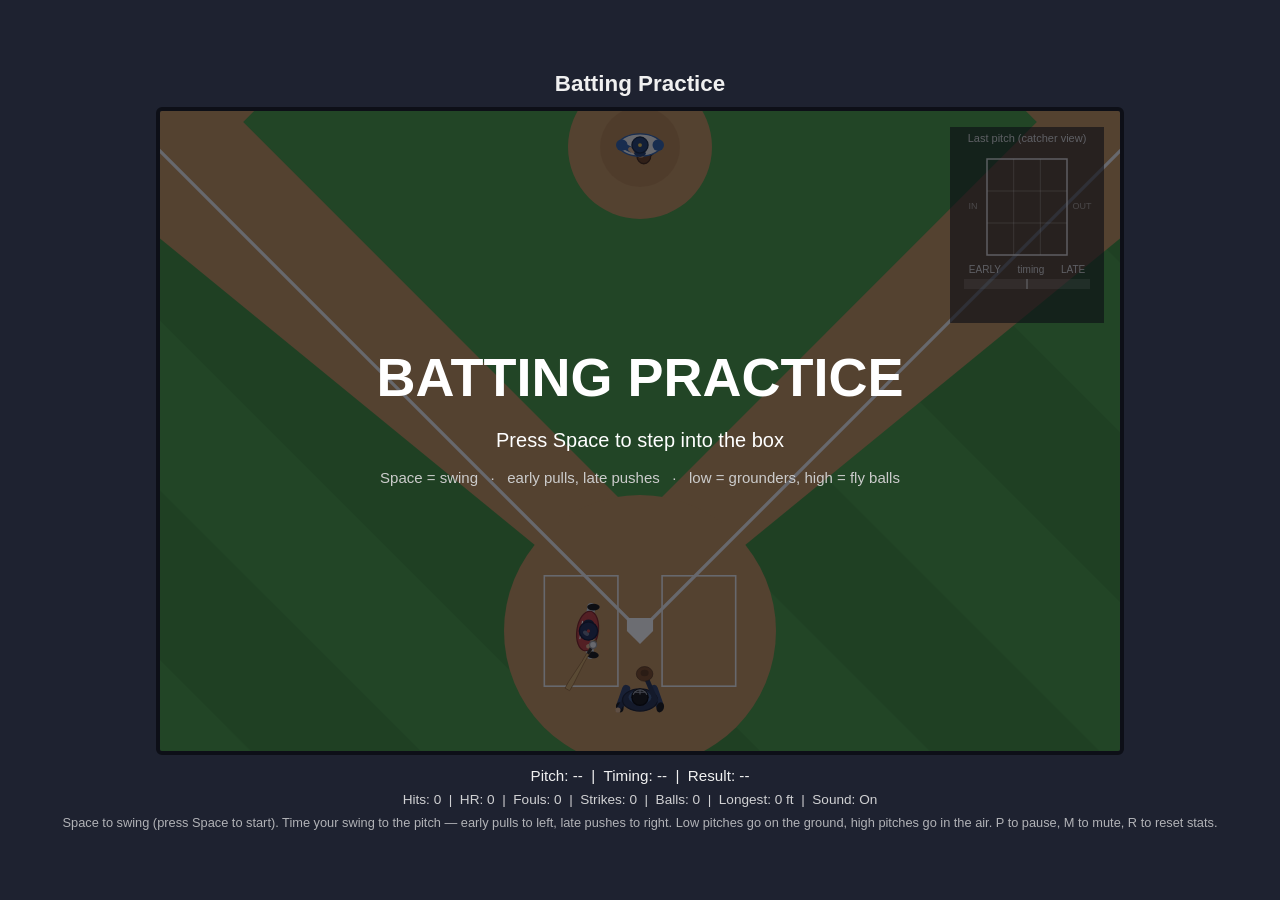
==== batting-practice/index.html @ fe32aad1 "Add Batting Practice, a top-down baseball hitting game" ====
<!DOCTYPE html>
<html lang="en">
<head>
<meta charset="UTF-8">
<title>Batting Practice</title>
<link rel="stylesheet" href="style.css">
</head>
<body>
  <div id="game-wrap">
    <h1>Batting Practice</h1>
    <canvas id="game" width="960" height="640"></canvas>
    <p id="hud">
      Pitch: <span id="pitch">--</span> &nbsp;|&nbsp;
      Timing: <span id="timing">--</span> &nbsp;|&nbsp;
      Result: <span id="result">--</span>
    </p>
    <p id="stats">
      Hits: <span id="hits">0</span> &nbsp;|&nbsp;
      HR: <span id="hrs">0</span> &nbsp;|&nbsp;
      Fouls: <span id="fouls">0</span> &nbsp;|&nbsp;
      Strikes: <span id="strikes">0</span> &nbsp;|&nbsp;
      Balls: <span id="balls">0</span> &nbsp;|&nbsp;
      Longest: <span id="longest">0</span> ft &nbsp;|&nbsp;
      Sound: <span id="sound">On</span>
    </p>
    <p id="instructions">Space to swing (press Space to start). Time your swing to the pitch — early pulls to left, late pushes to right. Low pitches go on the ground, high pitches go in the air. P to pause, M to mute, R to reset stats.</p>
  </div>
  <script src="sfx.js"></script>
  <script src="game.js"></script>
</body>
</html>
---- batting-practice/style.css ----
body {
  margin: 0;
  min-height: 100vh;
  display: flex;
  align-items: center;
  justify-content: center;
  background: #1e2230;
  color: #f0f0f0;
  font-family: "Segoe UI", Arial, sans-serif;
}

#game-wrap {
  text-align: center;
}

h1 {
  margin: 0 0 10px;
  font-size: 1.4rem;
}

canvas {
  background: #23272f;
  border: 4px solid #0d0f17;
  border-radius: 6px;
}

#hud, #stats, #instructions {
  margin: 8px 0 0;
  font-size: 0.95rem;
}

#stats {
  font-size: 0.85rem;
  opacity: 0.85;
}

#instructions {
  opacity: 0.7;
  font-size: 0.8rem;
}
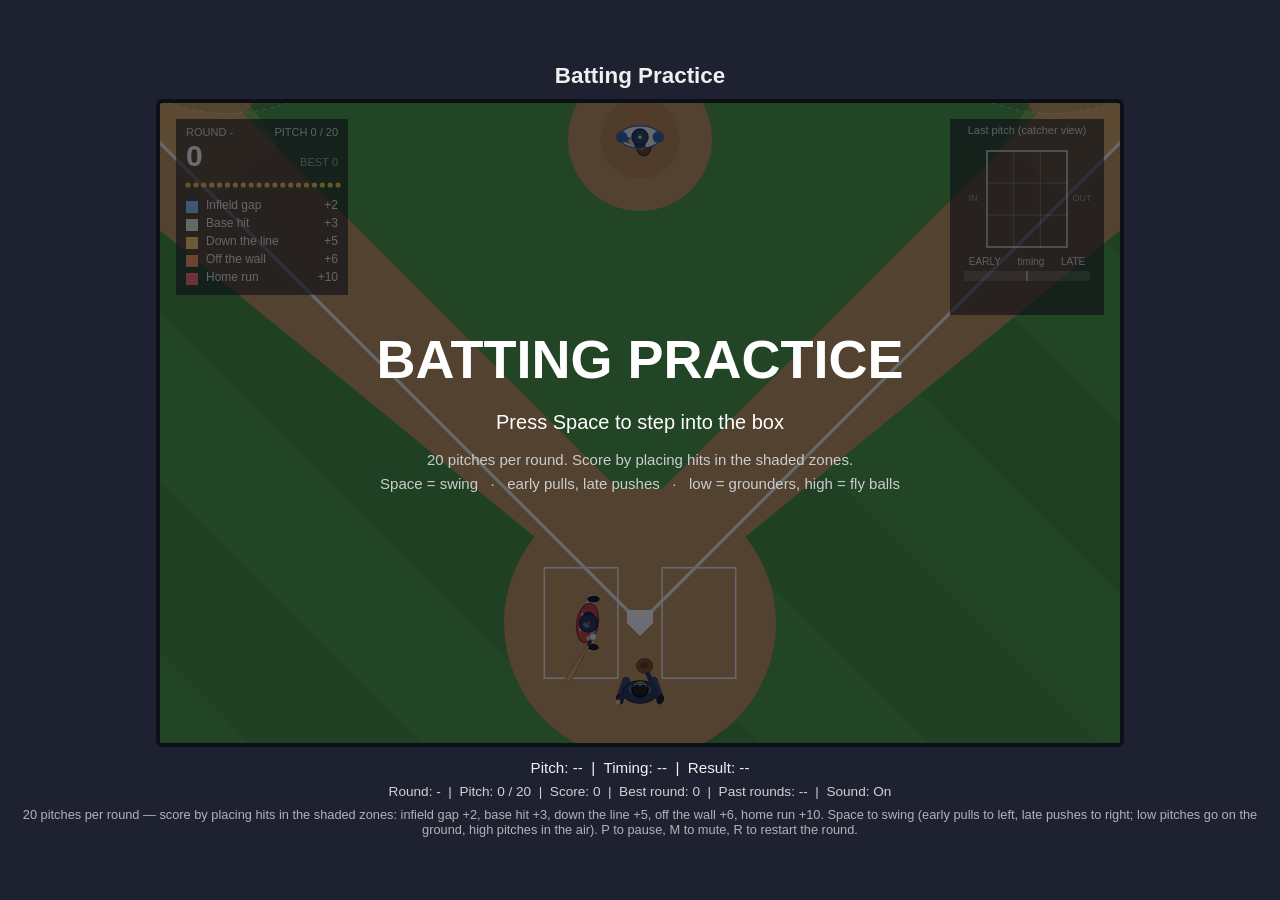
==== commit 0d3ac2af: "Add scoring rounds, fielders, pause and player art to Batting Practice - 20-pitch rounds with shaded" ====
--- a/batting-practice/index.html
+++ b/batting-practice/index.html
@@ -15,15 +15,14 @@
       Result: <span id="result">--</span>
     </p>
     <p id="stats">
-      Hits: <span id="hits">0</span> &nbsp;|&nbsp;
-      HR: <span id="hrs">0</span> &nbsp;|&nbsp;
-      Fouls: <span id="fouls">0</span> &nbsp;|&nbsp;
-      Strikes: <span id="strikes">0</span> &nbsp;|&nbsp;
-      Balls: <span id="balls">0</span> &nbsp;|&nbsp;
-      Longest: <span id="longest">0</span> ft &nbsp;|&nbsp;
+      Round: <span id="round">-</span> &nbsp;|&nbsp;
+      Pitch: <span id="count">0 / 20</span> &nbsp;|&nbsp;
+      Score: <span id="score">0</span> &nbsp;|&nbsp;
+      Best round: <span id="best">0</span> &nbsp;|&nbsp;
+      Past rounds: <span id="history">--</span> &nbsp;|&nbsp;
       Sound: <span id="sound">On</span>
     </p>
-    <p id="instructions">Space to swing (press Space to start). Time your swing to the pitch — early pulls to left, late pushes to right. Low pitches go on the ground, high pitches go in the air. P to pause, M to mute, R to reset stats.</p>
+    <p id="instructions">20 pitches per round — score by placing hits in the shaded zones: infield gap +2, base hit +3, down the line +5, off the wall +6, home run +10. Space to swing (early pulls to left, late pushes to right; low pitches go on the ground, high pitches in the air). P to pause, M to mute, R to restart the round.</p>
   </div>
   <script src="sfx.js"></script>
   <script src="game.js"></script>
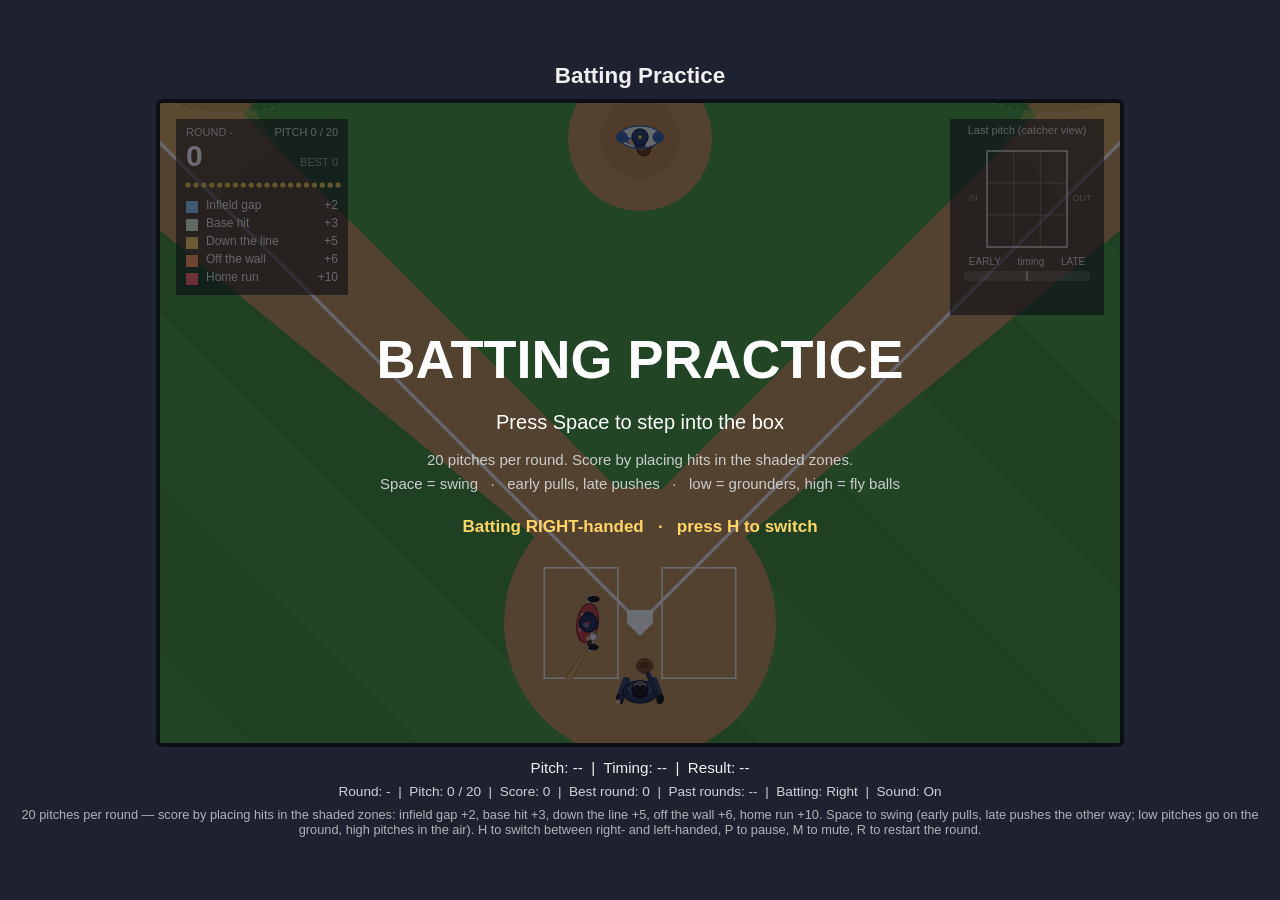
==== commit 408a1ca8: "Add left-handed batting and louder hit sounds to Batting Practice - H switches between right- and le" ====
--- a/batting-practice/index.html
+++ b/batting-practice/index.html
@@ -20,9 +20,10 @@
       Score: <span id="score">0</span> &nbsp;|&nbsp;
       Best round: <span id="best">0</span> &nbsp;|&nbsp;
       Past rounds: <span id="history">--</span> &nbsp;|&nbsp;
+      Batting: <span id="hand">Right</span> &nbsp;|&nbsp;
       Sound: <span id="sound">On</span>
     </p>
-    <p id="instructions">20 pitches per round — score by placing hits in the shaded zones: infield gap +2, base hit +3, down the line +5, off the wall +6, home run +10. Space to swing (early pulls to left, late pushes to right; low pitches go on the ground, high pitches in the air). P to pause, M to mute, R to restart the round.</p>
+    <p id="instructions">20 pitches per round — score by placing hits in the shaded zones: infield gap +2, base hit +3, down the line +5, off the wall +6, home run +10. Space to swing (early pulls, late pushes the other way; low pitches go on the ground, high pitches in the air). H to switch between right- and left-handed, P to pause, M to mute, R to restart the round.</p>
   </div>
   <script src="sfx.js"></script>
   <script src="game.js"></script>
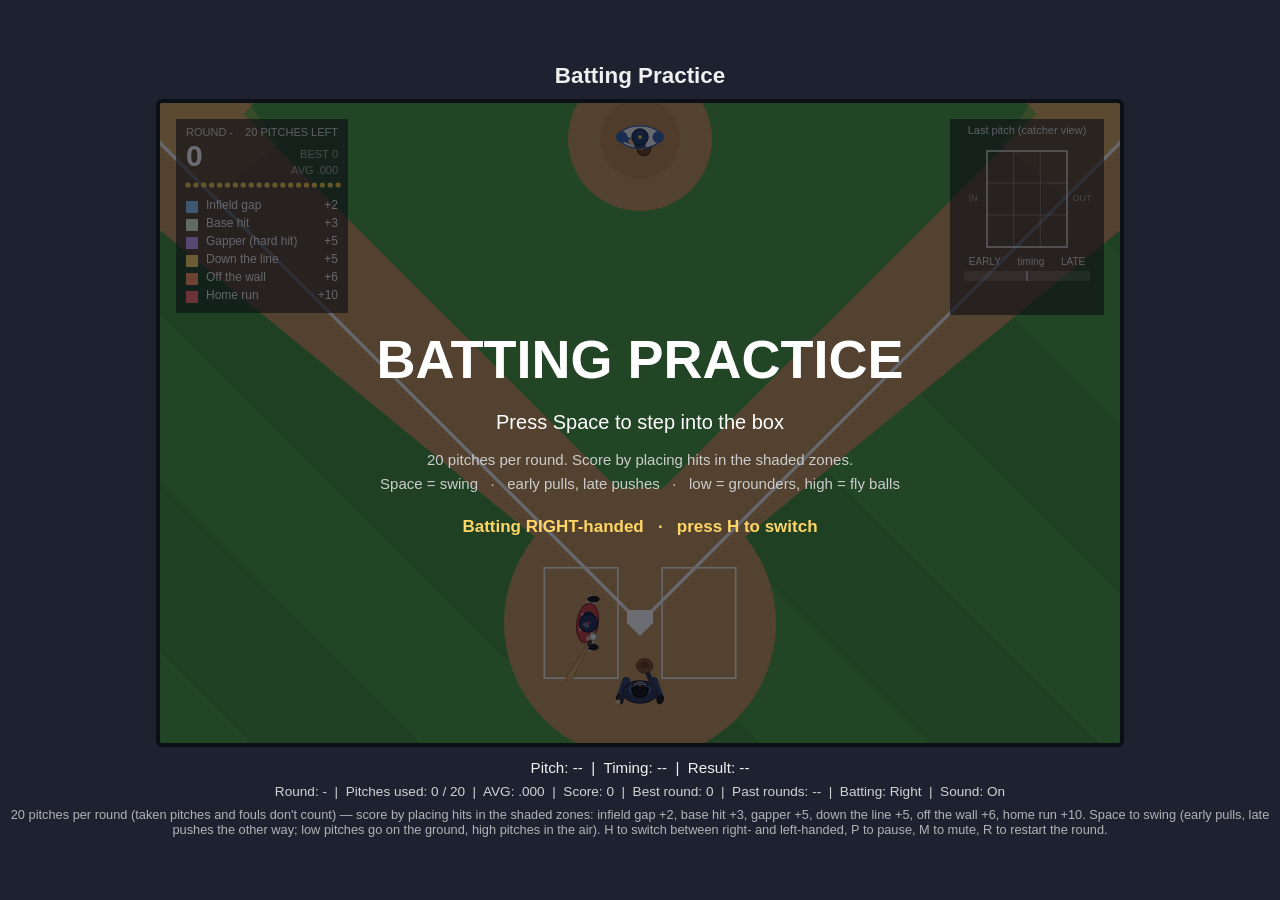
==== commit 32ecef18: "Batting Practice: hit stats, batting average, free takes and fouls, hidden range circles, mostly mid" ====
--- a/batting-practice/index.html
+++ b/batting-practice/index.html
@@ -16,14 +16,15 @@
     </p>
     <p id="stats">
       Round: <span id="round">-</span> &nbsp;|&nbsp;
-      Pitch: <span id="count">0 / 20</span> &nbsp;|&nbsp;
+      Pitches used: <span id="count">0 / 20</span> &nbsp;|&nbsp;
+      AVG: <span id="avg">.000</span> &nbsp;|&nbsp;
       Score: <span id="score">0</span> &nbsp;|&nbsp;
       Best round: <span id="best">0</span> &nbsp;|&nbsp;
       Past rounds: <span id="history">--</span> &nbsp;|&nbsp;
       Batting: <span id="hand">Right</span> &nbsp;|&nbsp;
       Sound: <span id="sound">On</span>
     </p>
-    <p id="instructions">20 pitches per round — score by placing hits in the shaded zones: infield gap +2, base hit +3, down the line +5, off the wall +6, home run +10. Space to swing (early pulls, late pushes the other way; low pitches go on the ground, high pitches in the air). H to switch between right- and left-handed, P to pause, M to mute, R to restart the round.</p>
+    <p id="instructions">20 pitches per round (taken pitches and fouls don't count) — score by placing hits in the shaded zones: infield gap +2, base hit +3, gapper +5, down the line +5, off the wall +6, home run +10. Space to swing (early pulls, late pushes the other way; low pitches go on the ground, high pitches in the air). H to switch between right- and left-handed, P to pause, M to mute, R to restart the round.</p>
   </div>
   <script src="sfx.js"></script>
   <script src="game.js"></script>
